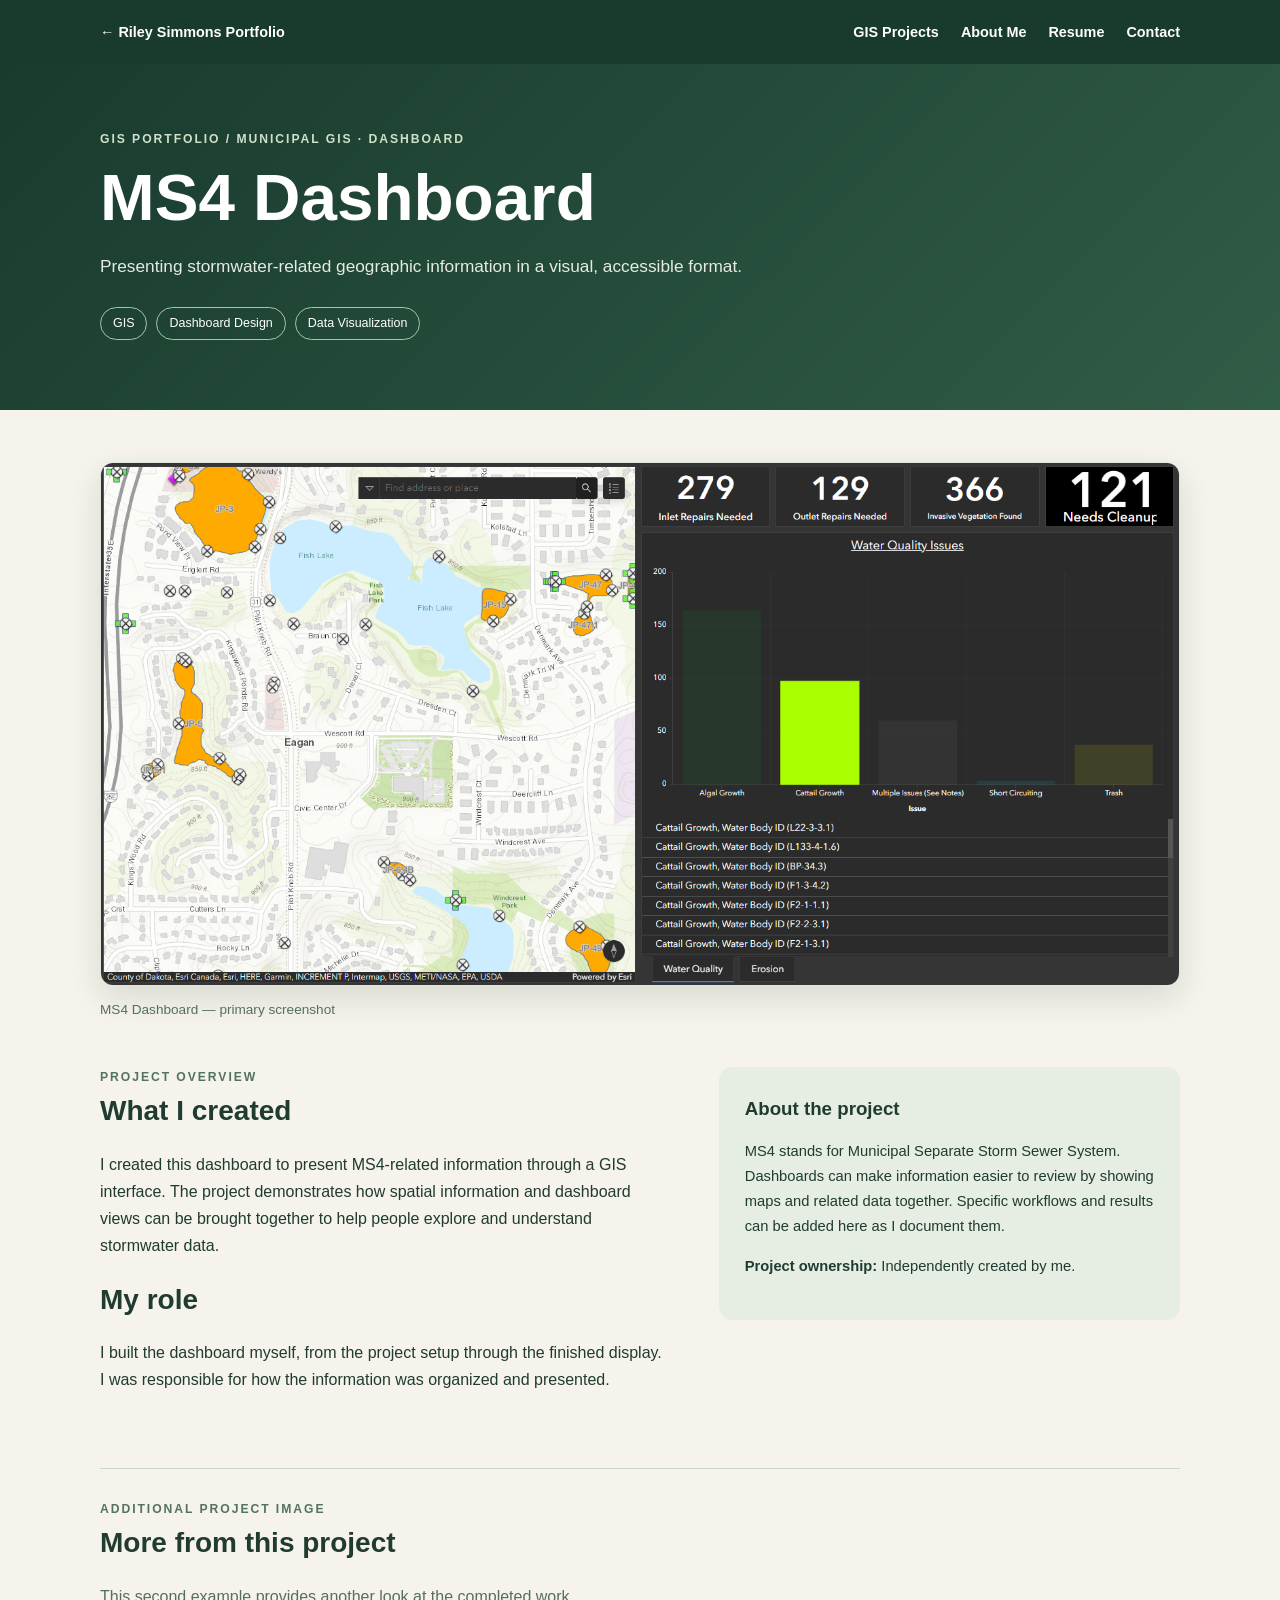
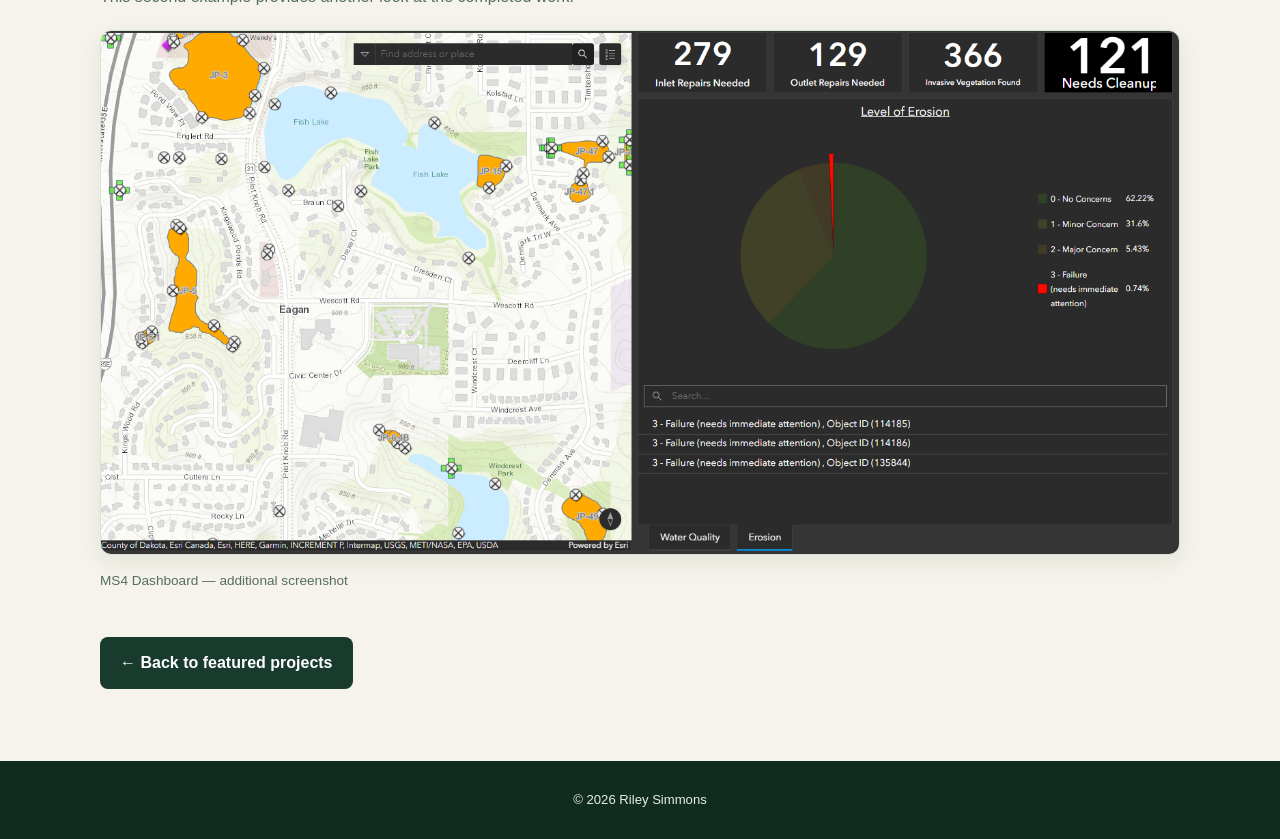
==== projects/ms4-dashboard.html @ fd9b4f14 "Add dedicated MS4 Dashboard project page" ====
<!doctype html>
<html lang="en"><head><meta charset="utf-8"><meta name="viewport" content="width=device-width,initial-scale=1"><meta name="theme-color" content="#183b2e"><meta name="description" content="Riley Simmons GIS portfolio: MS4 Dashboard"><title>MS4 Dashboard | Riley Simmons</title><style>:root{--forest:#183b2e;--pine:#315c46;--sage:#789477;--cream:#f5f3eb;--ink:#203b30}*{box-sizing:border-box}html{scroll-behavior:smooth}body{margin:0;background:var(--cream);font:16px/1.7 Arial,Helvetica,sans-serif;color:var(--ink)}a{color:inherit}.wrap{max-width:1080px;width:calc(100% - 44px);margin:auto}.top{background:var(--forest);color:white}.topnav{display:flex;justify-content:space-between;align-items:center;gap:20px;flex-wrap:wrap;padding:20px 0}.topnav a{text-decoration:none;font-weight:bold;font-size:.9rem}.topnav nav{display:flex;flex-wrap:wrap;gap:22px}.topnav a:hover{text-decoration:underline}.hero{background:linear-gradient(135deg,#183b2e,#315c46);color:#fff;padding:65px 0 70px}.kicker{text-transform:uppercase;letter-spacing:.16em;font-size:.76rem;color:#d0e0c9;font-weight:800}.hero h1{font-size:clamp(2.4rem,5.5vw,4.1rem);line-height:1.1;margin:12px 0 18px}.hero p{font-size:1.08rem;max-width:700px;color:#e5ebe2}.hero .chips{display:flex;flex-wrap:wrap;gap:9px;margin-top:25px}.chips span{padding:5px 12px;border:1px solid #a7c6a6;border-radius:20px;font-size:.78rem}.main{padding:52px 0 72px}.feature{margin:0 0 44px}.feature img{display:block;width:100%;max-height:650px;object-fit:contain;background:#fff;border-radius:13px;box-shadow:0 12px 32px rgba(15,46,30,.12);border:1px solid #dfe5dc}.feature figcaption{font-size:.85rem;color:#556f5d;margin-top:12px}.two{display:grid;grid-template-columns:1.1fr .9fr;gap:55px;margin:46px 0 58px}.two h2,.gallery h2{font-size:1.75rem;margin:0 0 15px}.sidebar{background:#e6ede3;padding:26px;border-radius:14px;align-self:start}.sidebar h3{margin:0 0 13px}.sidebar ul{margin:0;padding-left:20px}.sidebar p{font-size:.92rem}.gallery{padding-top:30px;border-top:1px solid #cbd8c9}.gallery img{max-width:100%;max-height:750px;display:block;margin:20px auto 0;object-fit:contain;border-radius:11px;border:1px solid #d8e2d5;background:white;box-shadow:0 8px 25px rgba(30,60,42,.08)}.gallery p{color:#566e5d}.back{display:inline-block;margin-top:32px;background:var(--forest);color:white;padding:12px 20px;border-radius:8px;text-decoration:none;font-weight:bold}.footer{background:#102c21;color:#e5eee2;text-align:center;padding:28px 0;font-size:.82rem}@media(max-width:700px){.two{grid-template-columns:1fr;gap:15px}.hero{padding:47px 0}.topnav{align-items:flex-start}.topnav nav{gap:14px}.main{padding:32px 0 48px}}</style></head>
<body><header class="top"><div class="wrap topnav"><a href="../index.html">← Riley Simmons Portfolio</a><nav aria-label="Page navigation"><a href="../index.html#projects">GIS Projects</a><a href="../index.html#about">About Me</a><a href="../index.html#resume">Resume</a><a href="../index.html#contact">Contact</a></nav></div></header>
<section class="hero"><div class="wrap"><div class="kicker">GIS Portfolio / Municipal GIS · Dashboard</div><h1>MS4 Dashboard</h1><p>Presenting stormwater-related geographic information in a visual, accessible format.</p><div class="chips"><span>GIS</span><span>Dashboard Design</span><span>Data Visualization</span></div></div></section>
<main class="main wrap"><figure class="feature"><img src="../assets/ms4-dashboard1.png" alt="MS4 Dashboard — primary screenshot" loading="eager"><figcaption>MS4 Dashboard — primary screenshot</figcaption></figure>
<div class="two"><section><div class="kicker" style="color:#52735c">Project overview</div><h2>What I created</h2><p>I created this dashboard to present MS4-related information through a GIS interface. The project demonstrates how spatial information and dashboard views can be brought together to help people explore and understand stormwater data.</p><h2>My role</h2><p>I built the dashboard myself, from the project setup through the finished display. I was responsible for how the information was organized and presented.</p></section><aside class="sidebar"><h3>About the project</h3><p>MS4 stands for Municipal Separate Storm Sewer System. Dashboards can make information easier to review by showing maps and related data together. Specific workflows and results can be added here as I document them.</p><p><strong>Project ownership:</strong> Independently created by me.</p></aside></div>
<section class="gallery"><div class="kicker" style="color:#52735c">Additional project image</div><h2>More from this project</h2><p>This second example provides another look at the completed work.</p><img src="../assets/ms4-dashboard2.png" alt="MS4 Dashboard — additional screenshot" loading="lazy"><p style="font-size:.85rem">MS4 Dashboard — additional screenshot</p></section>
<a class="back" href="../index.html#projects">← Back to featured projects</a></main>
<footer class="footer"><div class="wrap">© <span id="year"></span> Riley Simmons</div></footer><script>document.getElementById("year").textContent=new Date().getFullYear()</script></body></html>
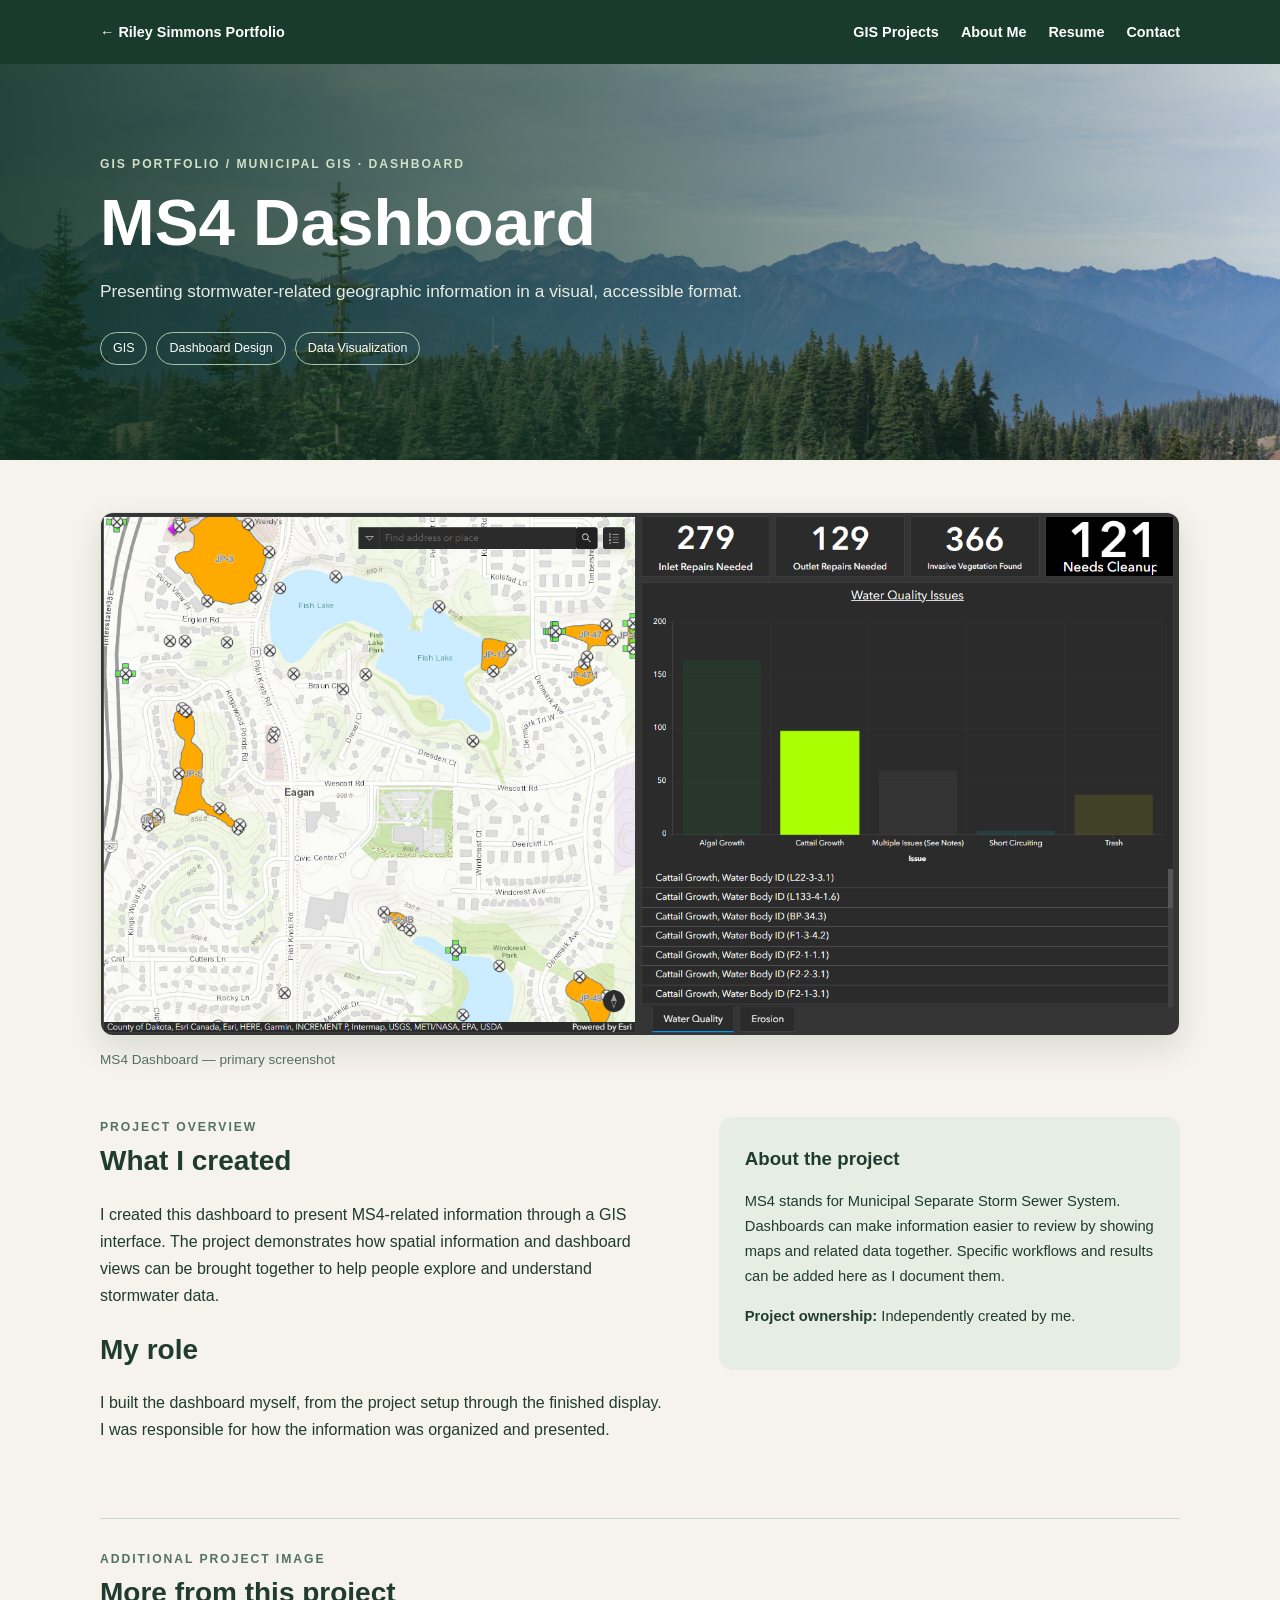
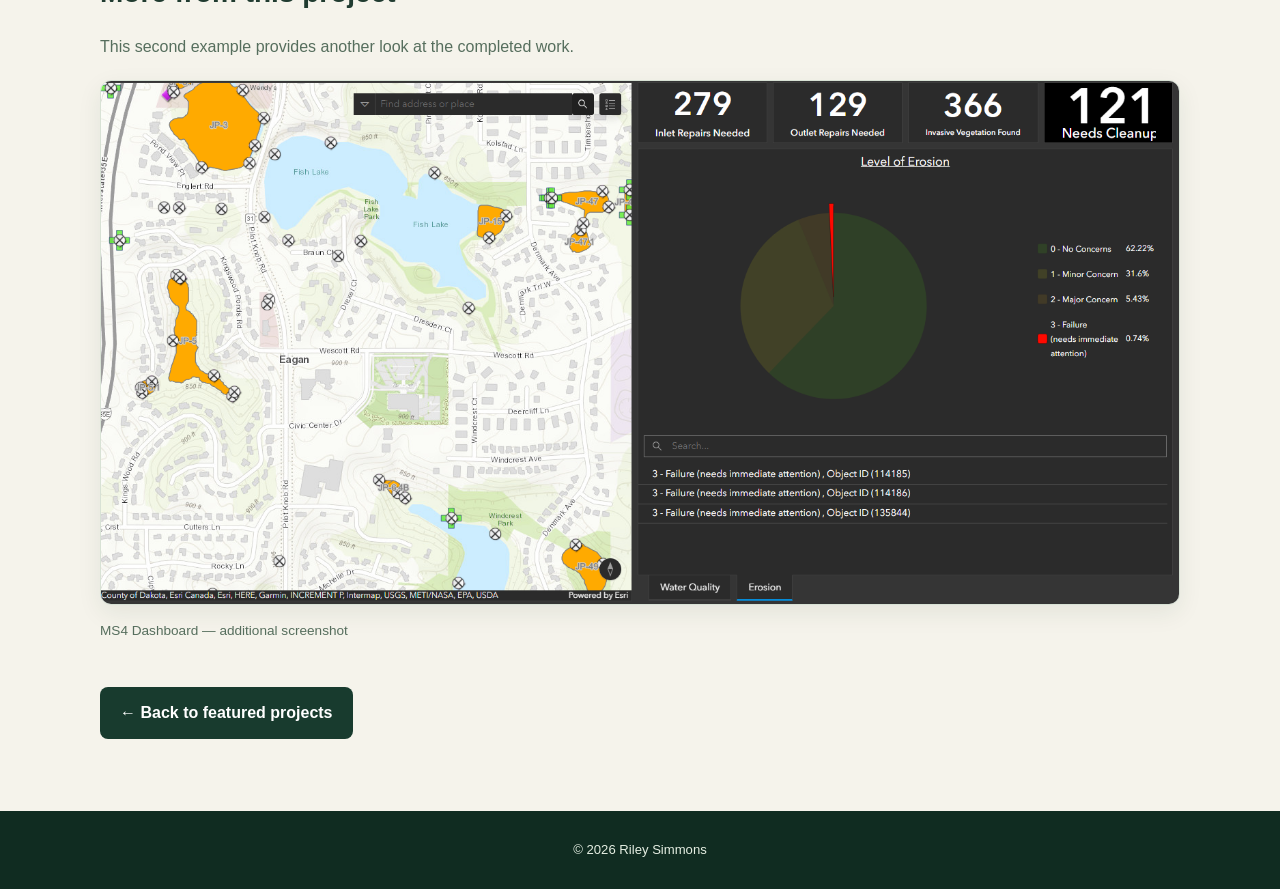
==== commit 0e4a250d: "Use Washington coastal photo in MS4 dashboard header" ====
--- a/projects/ms4-dashboard.html
+++ b/projects/ms4-dashboard.html
@@ -1,5 +1,5 @@
 <!doctype html>
-<html lang="en"><head><meta charset="utf-8"><meta name="viewport" content="width=device-width,initial-scale=1"><meta name="theme-color" content="#183b2e"><meta name="description" content="Riley Simmons GIS portfolio: MS4 Dashboard"><title>MS4 Dashboard | Riley Simmons</title><style>:root{--forest:#183b2e;--pine:#315c46;--sage:#789477;--cream:#f5f3eb;--ink:#203b30}*{box-sizing:border-box}html{scroll-behavior:smooth}body{margin:0;background:var(--cream);font:16px/1.7 Arial,Helvetica,sans-serif;color:var(--ink)}a{color:inherit}.wrap{max-width:1080px;width:calc(100% - 44px);margin:auto}.top{background:var(--forest);color:white}.topnav{display:flex;justify-content:space-between;align-items:center;gap:20px;flex-wrap:wrap;padding:20px 0}.topnav a{text-decoration:none;font-weight:bold;font-size:.9rem}.topnav nav{display:flex;flex-wrap:wrap;gap:22px}.topnav a:hover{text-decoration:underline}.hero{background:linear-gradient(135deg,#183b2e,#315c46);color:#fff;padding:65px 0 70px}.kicker{text-transform:uppercase;letter-spacing:.16em;font-size:.76rem;color:#d0e0c9;font-weight:800}.hero h1{font-size:clamp(2.4rem,5.5vw,4.1rem);line-height:1.1;margin:12px 0 18px}.hero p{font-size:1.08rem;max-width:700px;color:#e5ebe2}.hero .chips{display:flex;flex-wrap:wrap;gap:9px;margin-top:25px}.chips span{padding:5px 12px;border:1px solid #a7c6a6;border-radius:20px;font-size:.78rem}.main{padding:52px 0 72px}.feature{margin:0 0 44px}.feature img{display:block;width:100%;max-height:650px;object-fit:contain;background:#fff;border-radius:13px;box-shadow:0 12px 32px rgba(15,46,30,.12);border:1px solid #dfe5dc}.feature figcaption{font-size:.85rem;color:#556f5d;margin-top:12px}.two{display:grid;grid-template-columns:1.1fr .9fr;gap:55px;margin:46px 0 58px}.two h2,.gallery h2{font-size:1.75rem;margin:0 0 15px}.sidebar{background:#e6ede3;padding:26px;border-radius:14px;align-self:start}.sidebar h3{margin:0 0 13px}.sidebar ul{margin:0;padding-left:20px}.sidebar p{font-size:.92rem}.gallery{padding-top:30px;border-top:1px solid #cbd8c9}.gallery img{max-width:100%;max-height:750px;display:block;margin:20px auto 0;object-fit:contain;border-radius:11px;border:1px solid #d8e2d5;background:white;box-shadow:0 8px 25px rgba(30,60,42,.08)}.gallery p{color:#566e5d}.back{display:inline-block;margin-top:32px;background:var(--forest);color:white;padding:12px 20px;border-radius:8px;text-decoration:none;font-weight:bold}.footer{background:#102c21;color:#e5eee2;text-align:center;padding:28px 0;font-size:.82rem}@media(max-width:700px){.two{grid-template-columns:1fr;gap:15px}.hero{padding:47px 0}.topnav{align-items:flex-start}.topnav nav{gap:14px}.main{padding:32px 0 48px}}</style></head>
+<html lang="en"><head><meta charset="utf-8"><meta name="viewport" content="width=device-width,initial-scale=1"><meta name="theme-color" content="#183b2e"><meta name="description" content="Riley Simmons GIS portfolio: MS4 Dashboard"><title>MS4 Dashboard | Riley Simmons</title><style>:root{--forest:#183b2e;--pine:#315c46;--sage:#789477;--cream:#f5f3eb;--ink:#203b30}*{box-sizing:border-box}html{scroll-behavior:smooth}body{margin:0;background:var(--cream);font:16px/1.7 Arial,Helvetica,sans-serif;color:var(--ink)}a{color:inherit}.wrap{max-width:1080px;width:calc(100% - 44px);margin:auto}.top{background:var(--forest);color:white}.topnav{display:flex;justify-content:space-between;align-items:center;gap:20px;flex-wrap:wrap;padding:20px 0}.topnav a{text-decoration:none;font-weight:bold;font-size:.9rem}.topnav nav{display:flex;flex-wrap:wrap;gap:22px}.topnav a:hover{text-decoration:underline}.hero{background:linear-gradient(90deg,rgba(15,48,33,.88) 0%,rgba(22,58,42,.63) 45%,rgba(22,58,42,.18) 100%),url('../assets/washingtonstate-15.jpg') center center/cover no-repeat;color:#fff;padding:90px 0 95px;min-height:360px;display:flex;align-items:center}.kicker{text-transform:uppercase;letter-spacing:.16em;font-size:.76rem;color:#d0e0c9;font-weight:800}.hero h1{font-size:clamp(2.4rem,5.5vw,4.1rem);line-height:1.1;margin:12px 0 18px}.hero p{font-size:1.08rem;max-width:700px;color:#e5ebe2}.hero .chips{display:flex;flex-wrap:wrap;gap:9px;margin-top:25px}.chips span{padding:5px 12px;border:1px solid #a7c6a6;border-radius:20px;font-size:.78rem}.main{padding:52px 0 72px}.feature{margin:0 0 44px}.feature img{display:block;width:100%;max-height:650px;object-fit:contain;background:#fff;border-radius:13px;box-shadow:0 12px 32px rgba(15,46,30,.12);border:1px solid #dfe5dc}.feature figcaption{font-size:.85rem;color:#556f5d;margin-top:12px}.two{display:grid;grid-template-columns:1.1fr .9fr;gap:55px;margin:46px 0 58px}.two h2,.gallery h2{font-size:1.75rem;margin:0 0 15px}.sidebar{background:#e6ede3;padding:26px;border-radius:14px;align-self:start}.sidebar h3{margin:0 0 13px}.sidebar ul{margin:0;padding-left:20px}.sidebar p{font-size:.92rem}.gallery{padding-top:30px;border-top:1px solid #cbd8c9}.gallery img{max-width:100%;max-height:750px;display:block;margin:20px auto 0;object-fit:contain;border-radius:11px;border:1px solid #d8e2d5;background:white;box-shadow:0 8px 25px rgba(30,60,42,.08)}.gallery p{color:#566e5d}.back{display:inline-block;margin-top:32px;background:var(--forest);color:white;padding:12px 20px;border-radius:8px;text-decoration:none;font-weight:bold}.footer{background:#102c21;color:#e5eee2;text-align:center;padding:28px 0;font-size:.82rem}@media(max-width:700px){.two{grid-template-columns:1fr;gap:15px}.hero{padding:47px 0}.topnav{align-items:flex-start}.topnav nav{gap:14px}.main{padding:32px 0 48px}}</style></head>
 <body><header class="top"><div class="wrap topnav"><a href="../index.html">← Riley Simmons Portfolio</a><nav aria-label="Page navigation"><a href="../index.html#projects">GIS Projects</a><a href="../index.html#about">About Me</a><a href="../index.html#resume">Resume</a><a href="../index.html#contact">Contact</a></nav></div></header>
 <section class="hero"><div class="wrap"><div class="kicker">GIS Portfolio / Municipal GIS · Dashboard</div><h1>MS4 Dashboard</h1><p>Presenting stormwater-related geographic information in a visual, accessible format.</p><div class="chips"><span>GIS</span><span>Dashboard Design</span><span>Data Visualization</span></div></div></section>
 <main class="main wrap"><figure class="feature"><img src="../assets/ms4-dashboard1.png" alt="MS4 Dashboard — primary screenshot" loading="eager"><figcaption>MS4 Dashboard — primary screenshot</figcaption></figure>
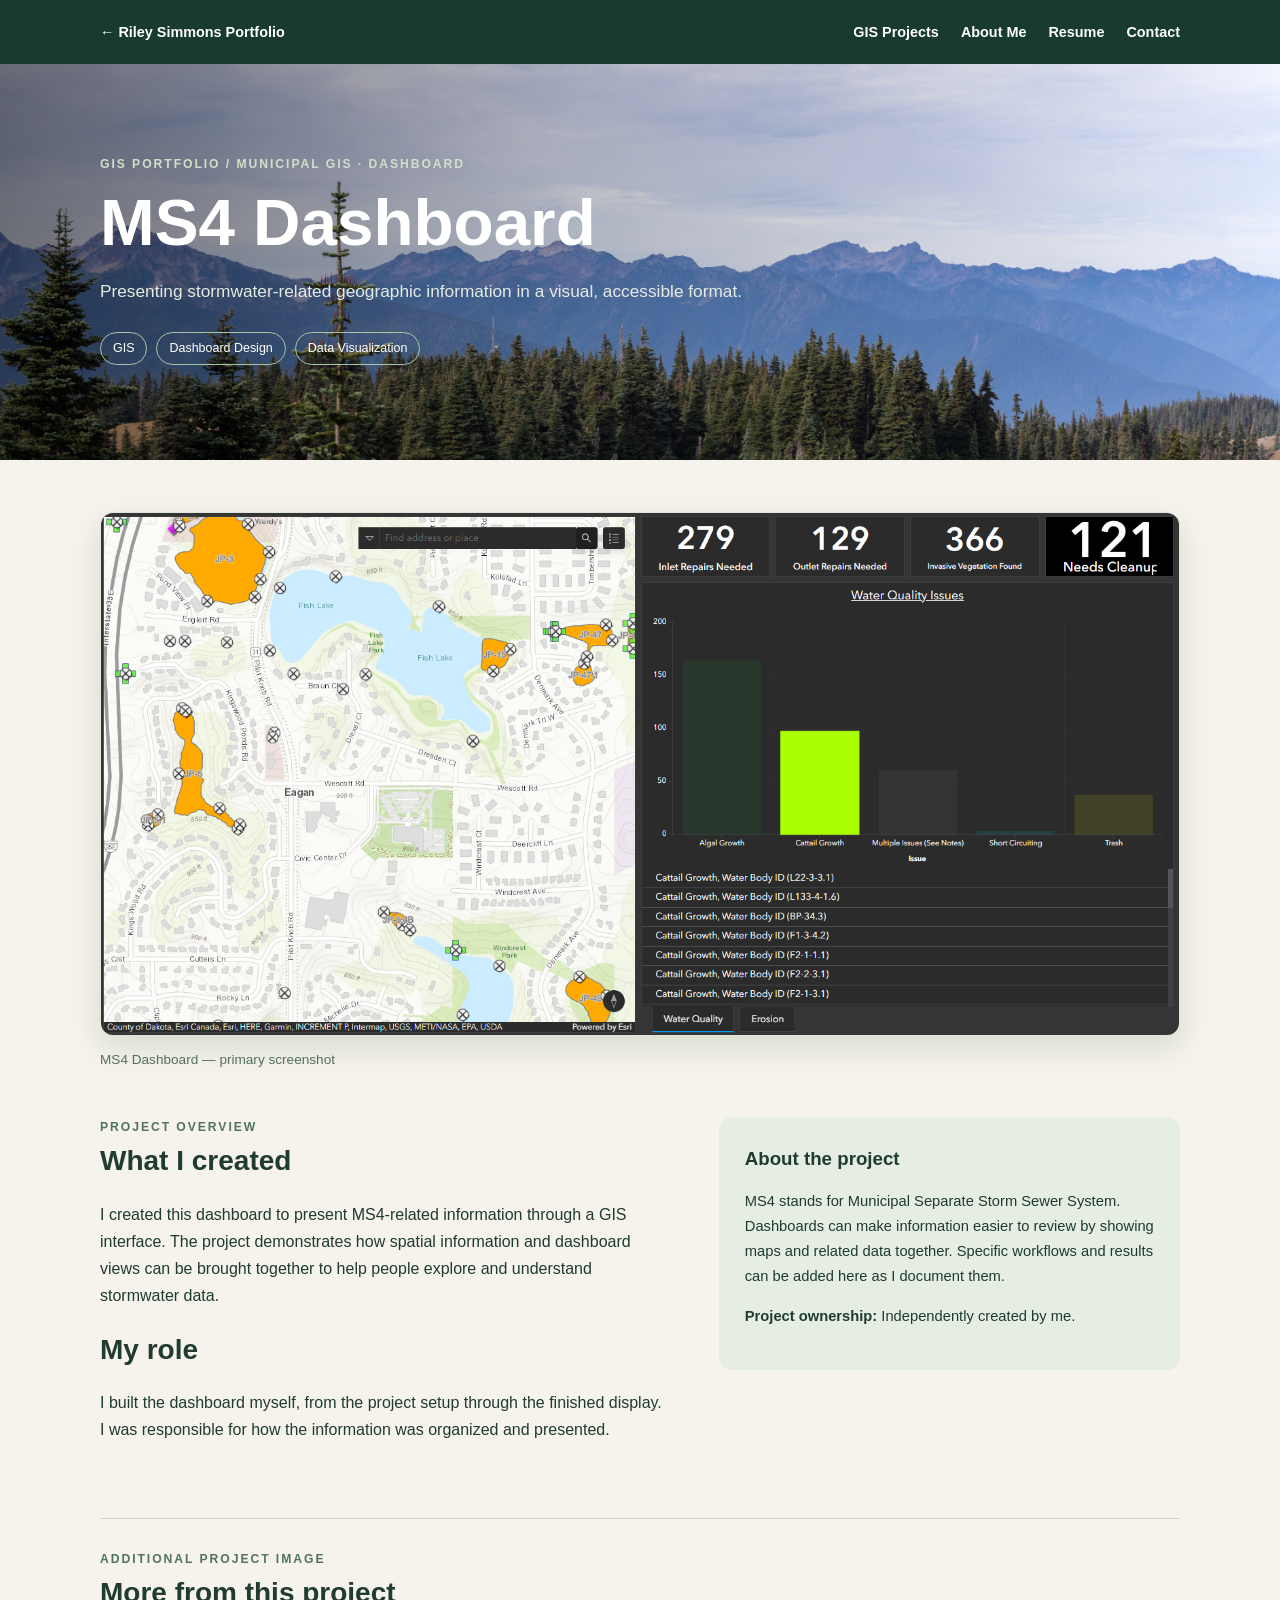
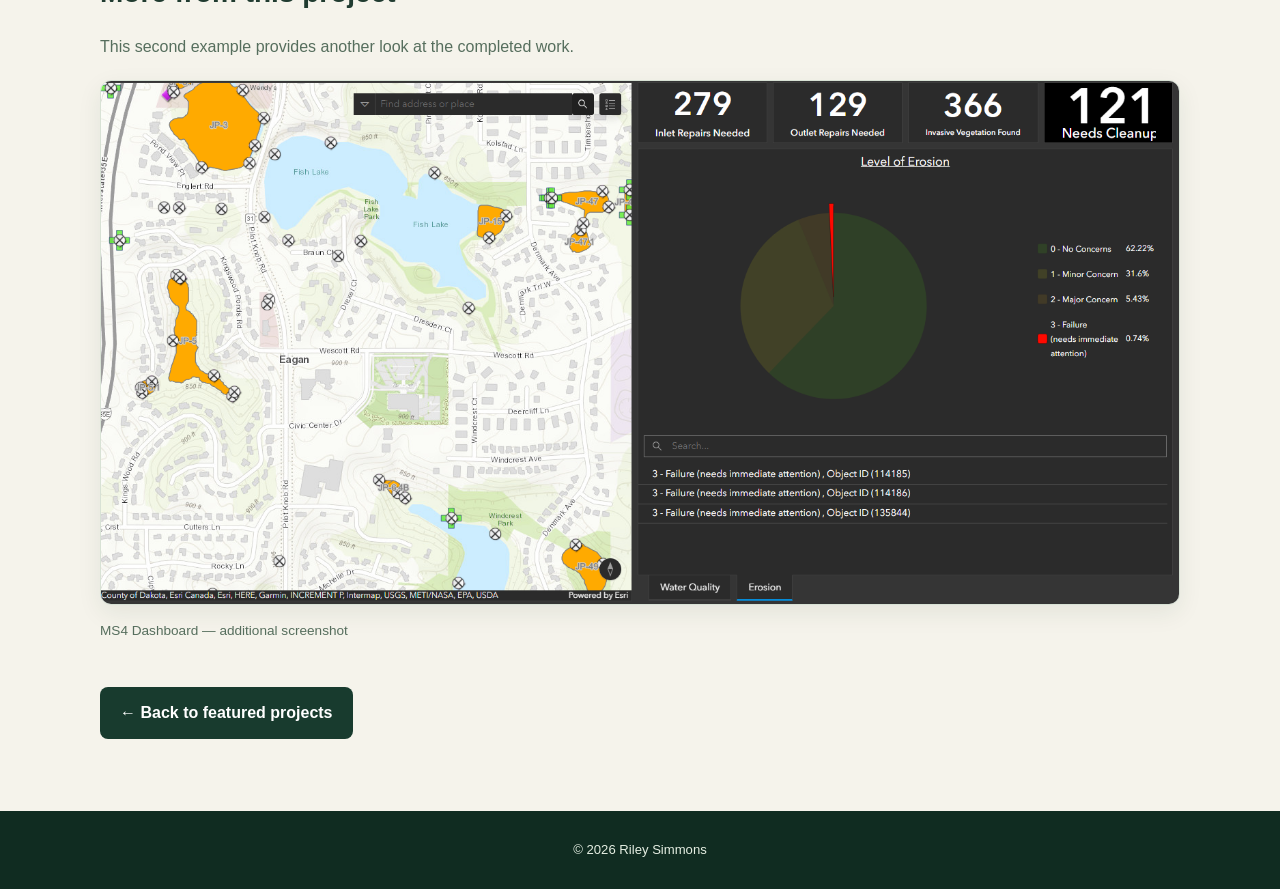
==== commit 17dfe52c: "Remove green color cast from header photograph" ====
--- a/projects/ms4-dashboard.html
+++ b/projects/ms4-dashboard.html
@@ -1,5 +1,5 @@
 <!doctype html>
-<html lang="en"><head><meta charset="utf-8"><meta name="viewport" content="width=device-width,initial-scale=1"><meta name="theme-color" content="#183b2e"><meta name="description" content="Riley Simmons GIS portfolio: MS4 Dashboard"><title>MS4 Dashboard | Riley Simmons</title><style>:root{--forest:#183b2e;--pine:#315c46;--sage:#789477;--cream:#f5f3eb;--ink:#203b30}*{box-sizing:border-box}html{scroll-behavior:smooth}body{margin:0;background:var(--cream);font:16px/1.7 Arial,Helvetica,sans-serif;color:var(--ink)}a{color:inherit}.wrap{max-width:1080px;width:calc(100% - 44px);margin:auto}.top{background:var(--forest);color:white}.topnav{display:flex;justify-content:space-between;align-items:center;gap:20px;flex-wrap:wrap;padding:20px 0}.topnav a{text-decoration:none;font-weight:bold;font-size:.9rem}.topnav nav{display:flex;flex-wrap:wrap;gap:22px}.topnav a:hover{text-decoration:underline}.hero{background:linear-gradient(90deg,rgba(15,48,33,.88) 0%,rgba(22,58,42,.63) 45%,rgba(22,58,42,.18) 100%),url('../assets/washingtonstate-15.jpg') center center/cover no-repeat;color:#fff;padding:90px 0 95px;min-height:360px;display:flex;align-items:center}.kicker{text-transform:uppercase;letter-spacing:.16em;font-size:.76rem;color:#d0e0c9;font-weight:800}.hero h1{font-size:clamp(2.4rem,5.5vw,4.1rem);line-height:1.1;margin:12px 0 18px}.hero p{font-size:1.08rem;max-width:700px;color:#e5ebe2}.hero .chips{display:flex;flex-wrap:wrap;gap:9px;margin-top:25px}.chips span{padding:5px 12px;border:1px solid #a7c6a6;border-radius:20px;font-size:.78rem}.main{padding:52px 0 72px}.feature{margin:0 0 44px}.feature img{display:block;width:100%;max-height:650px;object-fit:contain;background:#fff;border-radius:13px;box-shadow:0 12px 32px rgba(15,46,30,.12);border:1px solid #dfe5dc}.feature figcaption{font-size:.85rem;color:#556f5d;margin-top:12px}.two{display:grid;grid-template-columns:1.1fr .9fr;gap:55px;margin:46px 0 58px}.two h2,.gallery h2{font-size:1.75rem;margin:0 0 15px}.sidebar{background:#e6ede3;padding:26px;border-radius:14px;align-self:start}.sidebar h3{margin:0 0 13px}.sidebar ul{margin:0;padding-left:20px}.sidebar p{font-size:.92rem}.gallery{padding-top:30px;border-top:1px solid #cbd8c9}.gallery img{max-width:100%;max-height:750px;display:block;margin:20px auto 0;object-fit:contain;border-radius:11px;border:1px solid #d8e2d5;background:white;box-shadow:0 8px 25px rgba(30,60,42,.08)}.gallery p{color:#566e5d}.back{display:inline-block;margin-top:32px;background:var(--forest);color:white;padding:12px 20px;border-radius:8px;text-decoration:none;font-weight:bold}.footer{background:#102c21;color:#e5eee2;text-align:center;padding:28px 0;font-size:.82rem}@media(max-width:700px){.two{grid-template-columns:1fr;gap:15px}.hero{padding:47px 0}.topnav{align-items:flex-start}.topnav nav{gap:14px}.main{padding:32px 0 48px}}</style></head>
+<html lang="en"><head><meta charset="utf-8"><meta name="viewport" content="width=device-width,initial-scale=1"><meta name="theme-color" content="#183b2e"><meta name="description" content="Riley Simmons GIS portfolio: MS4 Dashboard"><title>MS4 Dashboard | Riley Simmons</title><style>:root{--forest:#183b2e;--pine:#315c46;--sage:#789477;--cream:#f5f3eb;--ink:#203b30}*{box-sizing:border-box}html{scroll-behavior:smooth}body{margin:0;background:var(--cream);font:16px/1.7 Arial,Helvetica,sans-serif;color:var(--ink)}a{color:inherit}.wrap{max-width:1080px;width:calc(100% - 44px);margin:auto}.top{background:var(--forest);color:white}.topnav{display:flex;justify-content:space-between;align-items:center;gap:20px;flex-wrap:wrap;padding:20px 0}.topnav a{text-decoration:none;font-weight:bold;font-size:.9rem}.topnav nav{display:flex;flex-wrap:wrap;gap:22px}.topnav a:hover{text-decoration:underline}.hero{background:linear-gradient(90deg,rgba(0,0,0,.52) 0%,rgba(0,0,0,.22) 45%,rgba(0,0,0,0) 100%),url('../assets/washingtonstate-15.jpg') center center/cover no-repeat;color:#fff;padding:90px 0 95px;min-height:360px;display:flex;align-items:center}.kicker{text-transform:uppercase;letter-spacing:.16em;font-size:.76rem;color:#d0e0c9;font-weight:800}.hero h1{font-size:clamp(2.4rem,5.5vw,4.1rem);line-height:1.1;margin:12px 0 18px}.hero p{font-size:1.08rem;max-width:700px;color:#e5ebe2}.hero .chips{display:flex;flex-wrap:wrap;gap:9px;margin-top:25px}.chips span{padding:5px 12px;border:1px solid #a7c6a6;border-radius:20px;font-size:.78rem}.main{padding:52px 0 72px}.feature{margin:0 0 44px}.feature img{display:block;width:100%;max-height:650px;object-fit:contain;background:#fff;border-radius:13px;box-shadow:0 12px 32px rgba(15,46,30,.12);border:1px solid #dfe5dc}.feature figcaption{font-size:.85rem;color:#556f5d;margin-top:12px}.two{display:grid;grid-template-columns:1.1fr .9fr;gap:55px;margin:46px 0 58px}.two h2,.gallery h2{font-size:1.75rem;margin:0 0 15px}.sidebar{background:#e6ede3;padding:26px;border-radius:14px;align-self:start}.sidebar h3{margin:0 0 13px}.sidebar ul{margin:0;padding-left:20px}.sidebar p{font-size:.92rem}.gallery{padding-top:30px;border-top:1px solid #cbd8c9}.gallery img{max-width:100%;max-height:750px;display:block;margin:20px auto 0;object-fit:contain;border-radius:11px;border:1px solid #d8e2d5;background:white;box-shadow:0 8px 25px rgba(30,60,42,.08)}.gallery p{color:#566e5d}.back{display:inline-block;margin-top:32px;background:var(--forest);color:white;padding:12px 20px;border-radius:8px;text-decoration:none;font-weight:bold}.footer{background:#102c21;color:#e5eee2;text-align:center;padding:28px 0;font-size:.82rem}@media(max-width:700px){.two{grid-template-columns:1fr;gap:15px}.hero{padding:47px 0}.topnav{align-items:flex-start}.topnav nav{gap:14px}.main{padding:32px 0 48px}}</style></head>
 <body><header class="top"><div class="wrap topnav"><a href="../index.html">← Riley Simmons Portfolio</a><nav aria-label="Page navigation"><a href="../index.html#projects">GIS Projects</a><a href="../index.html#about">About Me</a><a href="../index.html#resume">Resume</a><a href="../index.html#contact">Contact</a></nav></div></header>
 <section class="hero"><div class="wrap"><div class="kicker">GIS Portfolio / Municipal GIS · Dashboard</div><h1>MS4 Dashboard</h1><p>Presenting stormwater-related geographic information in a visual, accessible format.</p><div class="chips"><span>GIS</span><span>Dashboard Design</span><span>Data Visualization</span></div></div></section>
 <main class="main wrap"><figure class="feature"><img src="../assets/ms4-dashboard1.png" alt="MS4 Dashboard — primary screenshot" loading="eager"><figcaption>MS4 Dashboard — primary screenshot</figcaption></figure>
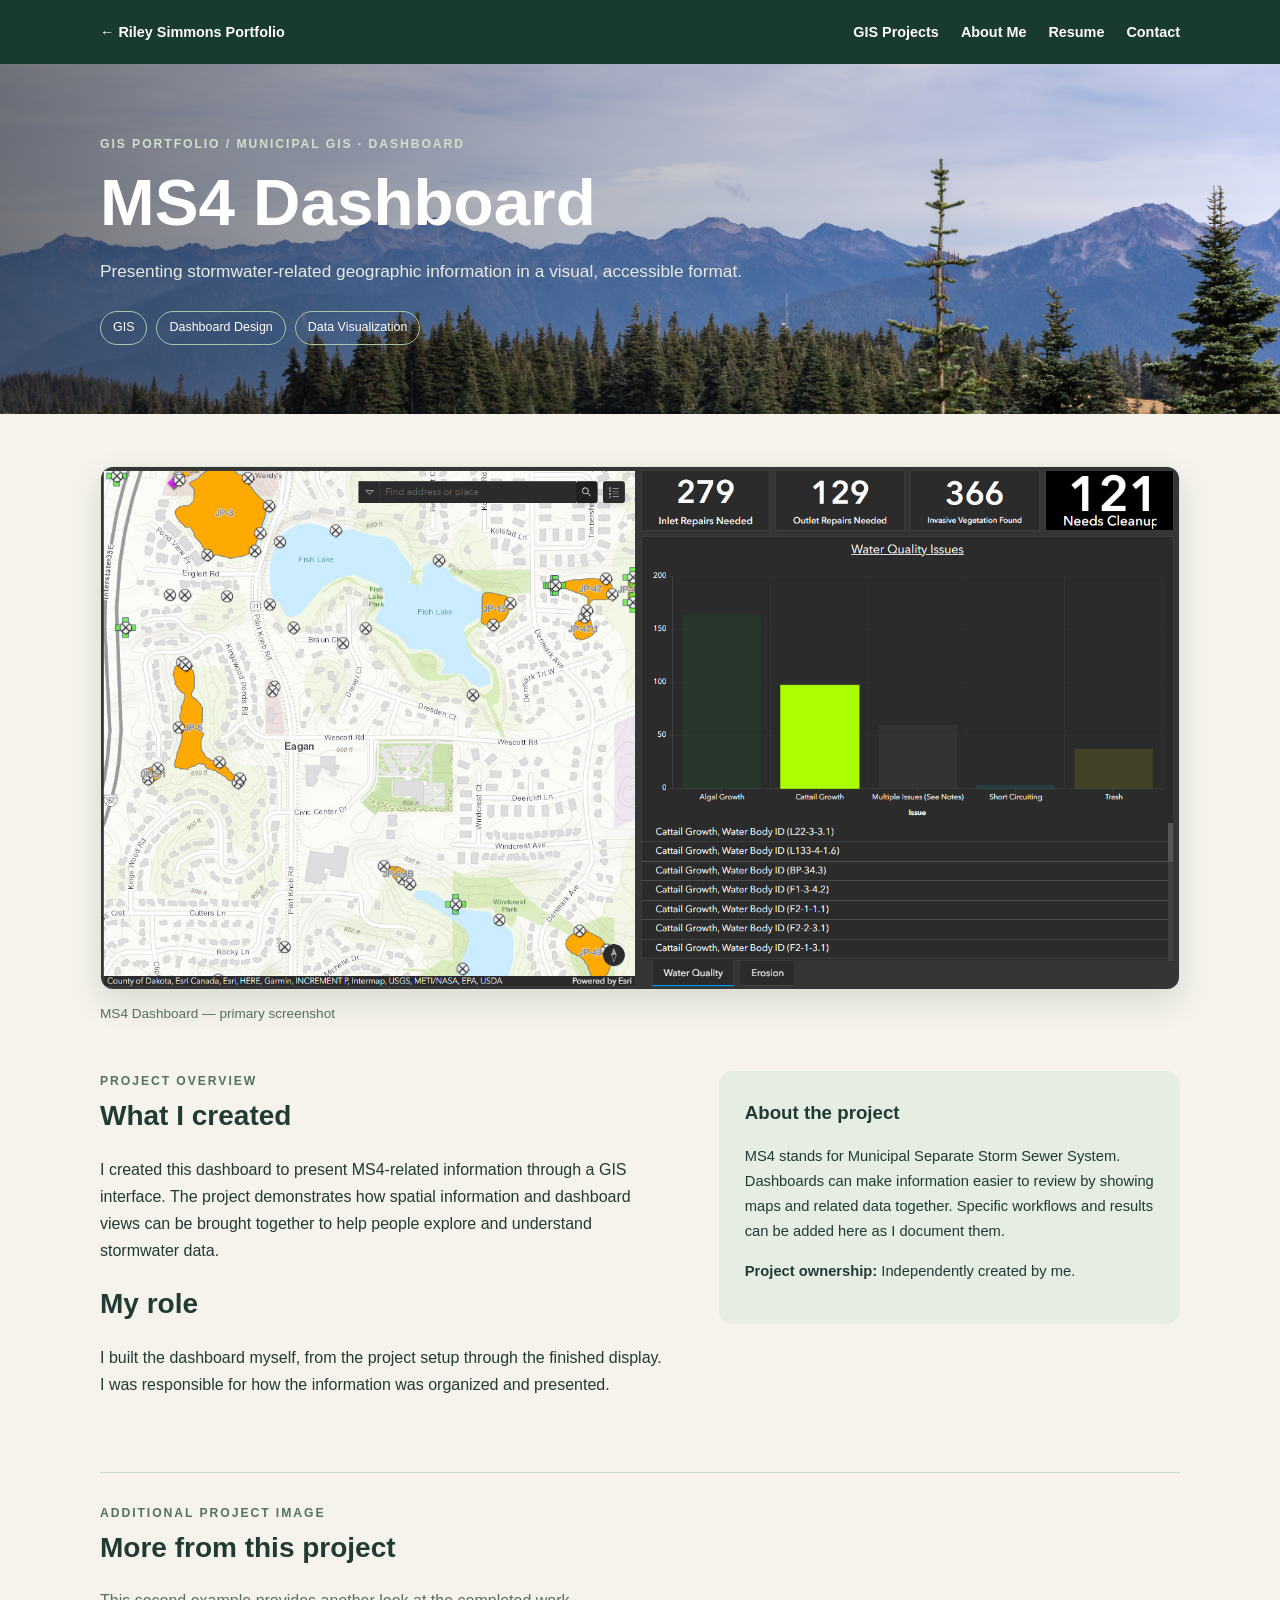
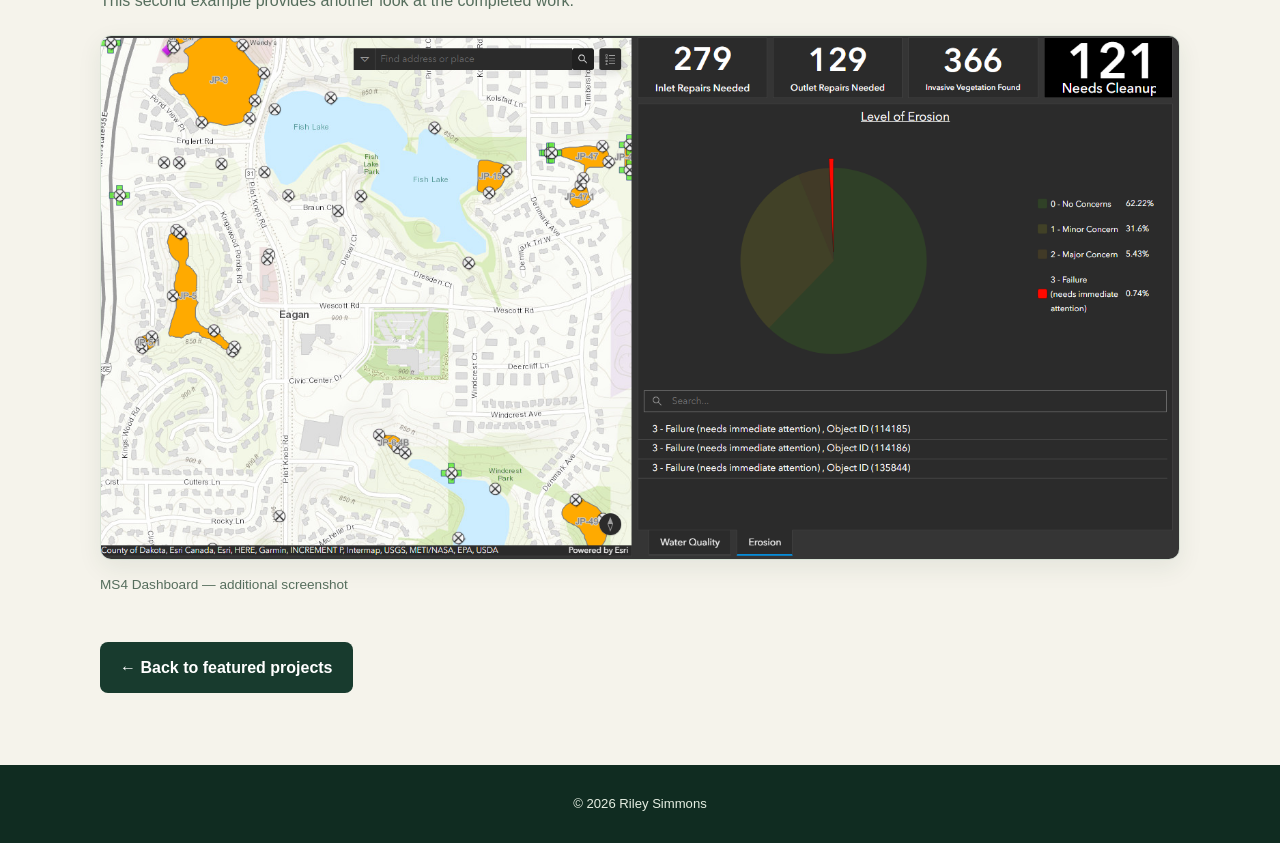
==== commit 502ac64d: "Match slim header heights and mirror dashboard photograph" ====
--- a/projects/ms4-dashboard.html
+++ b/projects/ms4-dashboard.html
@@ -1,5 +1,11 @@
 <!doctype html>
-<html lang="en"><head><meta charset="utf-8"><meta name="viewport" content="width=device-width,initial-scale=1"><meta name="theme-color" content="#183b2e"><meta name="description" content="Riley Simmons GIS portfolio: MS4 Dashboard"><title>MS4 Dashboard | Riley Simmons</title><style>:root{--forest:#183b2e;--pine:#315c46;--sage:#789477;--cream:#f5f3eb;--ink:#203b30}*{box-sizing:border-box}html{scroll-behavior:smooth}body{margin:0;background:var(--cream);font:16px/1.7 Arial,Helvetica,sans-serif;color:var(--ink)}a{color:inherit}.wrap{max-width:1080px;width:calc(100% - 44px);margin:auto}.top{background:var(--forest);color:white}.topnav{display:flex;justify-content:space-between;align-items:center;gap:20px;flex-wrap:wrap;padding:20px 0}.topnav a{text-decoration:none;font-weight:bold;font-size:.9rem}.topnav nav{display:flex;flex-wrap:wrap;gap:22px}.topnav a:hover{text-decoration:underline}.hero{background:linear-gradient(90deg,rgba(0,0,0,.52) 0%,rgba(0,0,0,.22) 45%,rgba(0,0,0,0) 100%),url('../assets/washingtonstate-15.jpg') center center/cover no-repeat;color:#fff;padding:90px 0 95px;min-height:360px;display:flex;align-items:center}.kicker{text-transform:uppercase;letter-spacing:.16em;font-size:.76rem;color:#d0e0c9;font-weight:800}.hero h1{font-size:clamp(2.4rem,5.5vw,4.1rem);line-height:1.1;margin:12px 0 18px}.hero p{font-size:1.08rem;max-width:700px;color:#e5ebe2}.hero .chips{display:flex;flex-wrap:wrap;gap:9px;margin-top:25px}.chips span{padding:5px 12px;border:1px solid #a7c6a6;border-radius:20px;font-size:.78rem}.main{padding:52px 0 72px}.feature{margin:0 0 44px}.feature img{display:block;width:100%;max-height:650px;object-fit:contain;background:#fff;border-radius:13px;box-shadow:0 12px 32px rgba(15,46,30,.12);border:1px solid #dfe5dc}.feature figcaption{font-size:.85rem;color:#556f5d;margin-top:12px}.two{display:grid;grid-template-columns:1.1fr .9fr;gap:55px;margin:46px 0 58px}.two h2,.gallery h2{font-size:1.75rem;margin:0 0 15px}.sidebar{background:#e6ede3;padding:26px;border-radius:14px;align-self:start}.sidebar h3{margin:0 0 13px}.sidebar ul{margin:0;padding-left:20px}.sidebar p{font-size:.92rem}.gallery{padding-top:30px;border-top:1px solid #cbd8c9}.gallery img{max-width:100%;max-height:750px;display:block;margin:20px auto 0;object-fit:contain;border-radius:11px;border:1px solid #d8e2d5;background:white;box-shadow:0 8px 25px rgba(30,60,42,.08)}.gallery p{color:#566e5d}.back{display:inline-block;margin-top:32px;background:var(--forest);color:white;padding:12px 20px;border-radius:8px;text-decoration:none;font-weight:bold}.footer{background:#102c21;color:#e5eee2;text-align:center;padding:28px 0;font-size:.82rem}@media(max-width:700px){.two{grid-template-columns:1fr;gap:15px}.hero{padding:47px 0}.topnav{align-items:flex-start}.topnav nav{gap:14px}.main{padding:32px 0 48px}}</style></head>
+<html lang="en"><head><meta charset="utf-8"><meta name="viewport" content="width=device-width,initial-scale=1"><meta name="theme-color" content="#183b2e"><meta name="description" content="Riley Simmons GIS portfolio: MS4 Dashboard"><title>MS4 Dashboard | Riley Simmons</title><style>:root{--forest:#183b2e;--pine:#315c46;--sage:#789477;--cream:#f5f3eb;--ink:#203b30}*{box-sizing:border-box}html{scroll-behavior:smooth}body{margin:0;background:var(--cream);font:16px/1.7 Arial,Helvetica,sans-serif;color:var(--ink)}a{color:inherit}.wrap{max-width:1080px;width:calc(100% - 44px);margin:auto}.top{background:var(--forest);color:white}.topnav{display:flex;justify-content:space-between;align-items:center;gap:20px;flex-wrap:wrap;padding:20px 0}.topnav a{text-decoration:none;font-weight:bold;font-size:.9rem}.topnav nav{display:flex;flex-wrap:wrap;gap:22px}.topnav a:hover{text-decoration:underline}.hero{background:linear-gradient(90deg,rgba(0,0,0,.52) 0%,rgba(0,0,0,.22) 45%,rgba(0,0,0,0) 100%),url('../assets/washingtonstate-15.jpg') center center/cover no-repeat;color:#fff;padding:90px 0 95px;min-height:360px;display:flex;align-items:center}.kicker{text-transform:uppercase;letter-spacing:.16em;font-size:.76rem;color:#d0e0c9;font-weight:800}.hero h1{font-size:clamp(2.4rem,5.5vw,4.1rem);line-height:1.1;margin:12px 0 18px}.hero p{font-size:1.08rem;max-width:700px;color:#e5ebe2}.hero .chips{display:flex;flex-wrap:wrap;gap:9px;margin-top:25px}.chips span{padding:5px 12px;border:1px solid #a7c6a6;border-radius:20px;font-size:.78rem}.main{padding:52px 0 72px}.feature{margin:0 0 44px}.feature img{display:block;width:100%;max-height:650px;object-fit:contain;background:#fff;border-radius:13px;box-shadow:0 12px 32px rgba(15,46,30,.12);border:1px solid #dfe5dc}.feature figcaption{font-size:.85rem;color:#556f5d;margin-top:12px}.two{display:grid;grid-template-columns:1.1fr .9fr;gap:55px;margin:46px 0 58px}.two h2,.gallery h2{font-size:1.75rem;margin:0 0 15px}.sidebar{background:#e6ede3;padding:26px;border-radius:14px;align-self:start}.sidebar h3{margin:0 0 13px}.sidebar ul{margin:0;padding-left:20px}.sidebar p{font-size:.92rem}.gallery{padding-top:30px;border-top:1px solid #cbd8c9}.gallery img{max-width:100%;max-height:750px;display:block;margin:20px auto 0;object-fit:contain;border-radius:11px;border:1px solid #d8e2d5;background:white;box-shadow:0 8px 25px rgba(30,60,42,.08)}.gallery p{color:#566e5d}.back{display:inline-block;margin-top:32px;background:var(--forest);color:white;padding:12px 20px;border-radius:8px;text-decoration:none;font-weight:bold}.footer{background:#102c21;color:#e5eee2;text-align:center;padding:28px 0;font-size:.82rem}@media(max-width:700px){.two{grid-template-columns:1fr;gap:15px}.hero{padding:47px 0}.topnav{align-items:flex-start}.topnav nav{gap:14px}.main{padding:32px 0 48px}}
+/* Matched hero height; mirror only dashboard photo, not text */
+.hero{position:relative;isolation:isolate;overflow:hidden;height:350px;min-height:350px;padding:35px 0;background:#24382e}
+.hero::before{content:"";position:absolute;inset:0;background:url('../assets/washingtonstate-15.jpg') center center/cover no-repeat;transform:scaleX(-1);z-index:-2}
+.hero::after{content:"";position:absolute;inset:0;background:linear-gradient(90deg,rgba(0,0,0,.52),rgba(0,0,0,.22) 45%,transparent);z-index:-1;pointer-events:none}
+@media(max-width:700px){.hero{height:330px;min-height:330px;padding:30px 0}}
+</style></head>
 <body><header class="top"><div class="wrap topnav"><a href="../index.html">← Riley Simmons Portfolio</a><nav aria-label="Page navigation"><a href="../index.html#projects">GIS Projects</a><a href="../index.html#about">About Me</a><a href="../index.html#resume">Resume</a><a href="../index.html#contact">Contact</a></nav></div></header>
 <section class="hero"><div class="wrap"><div class="kicker">GIS Portfolio / Municipal GIS · Dashboard</div><h1>MS4 Dashboard</h1><p>Presenting stormwater-related geographic information in a visual, accessible format.</p><div class="chips"><span>GIS</span><span>Dashboard Design</span><span>Data Visualization</span></div></div></section>
 <main class="main wrap"><figure class="feature"><img src="../assets/ms4-dashboard1.png" alt="MS4 Dashboard — primary screenshot" loading="eager"><figcaption>MS4 Dashboard — primary screenshot</figcaption></figure>
